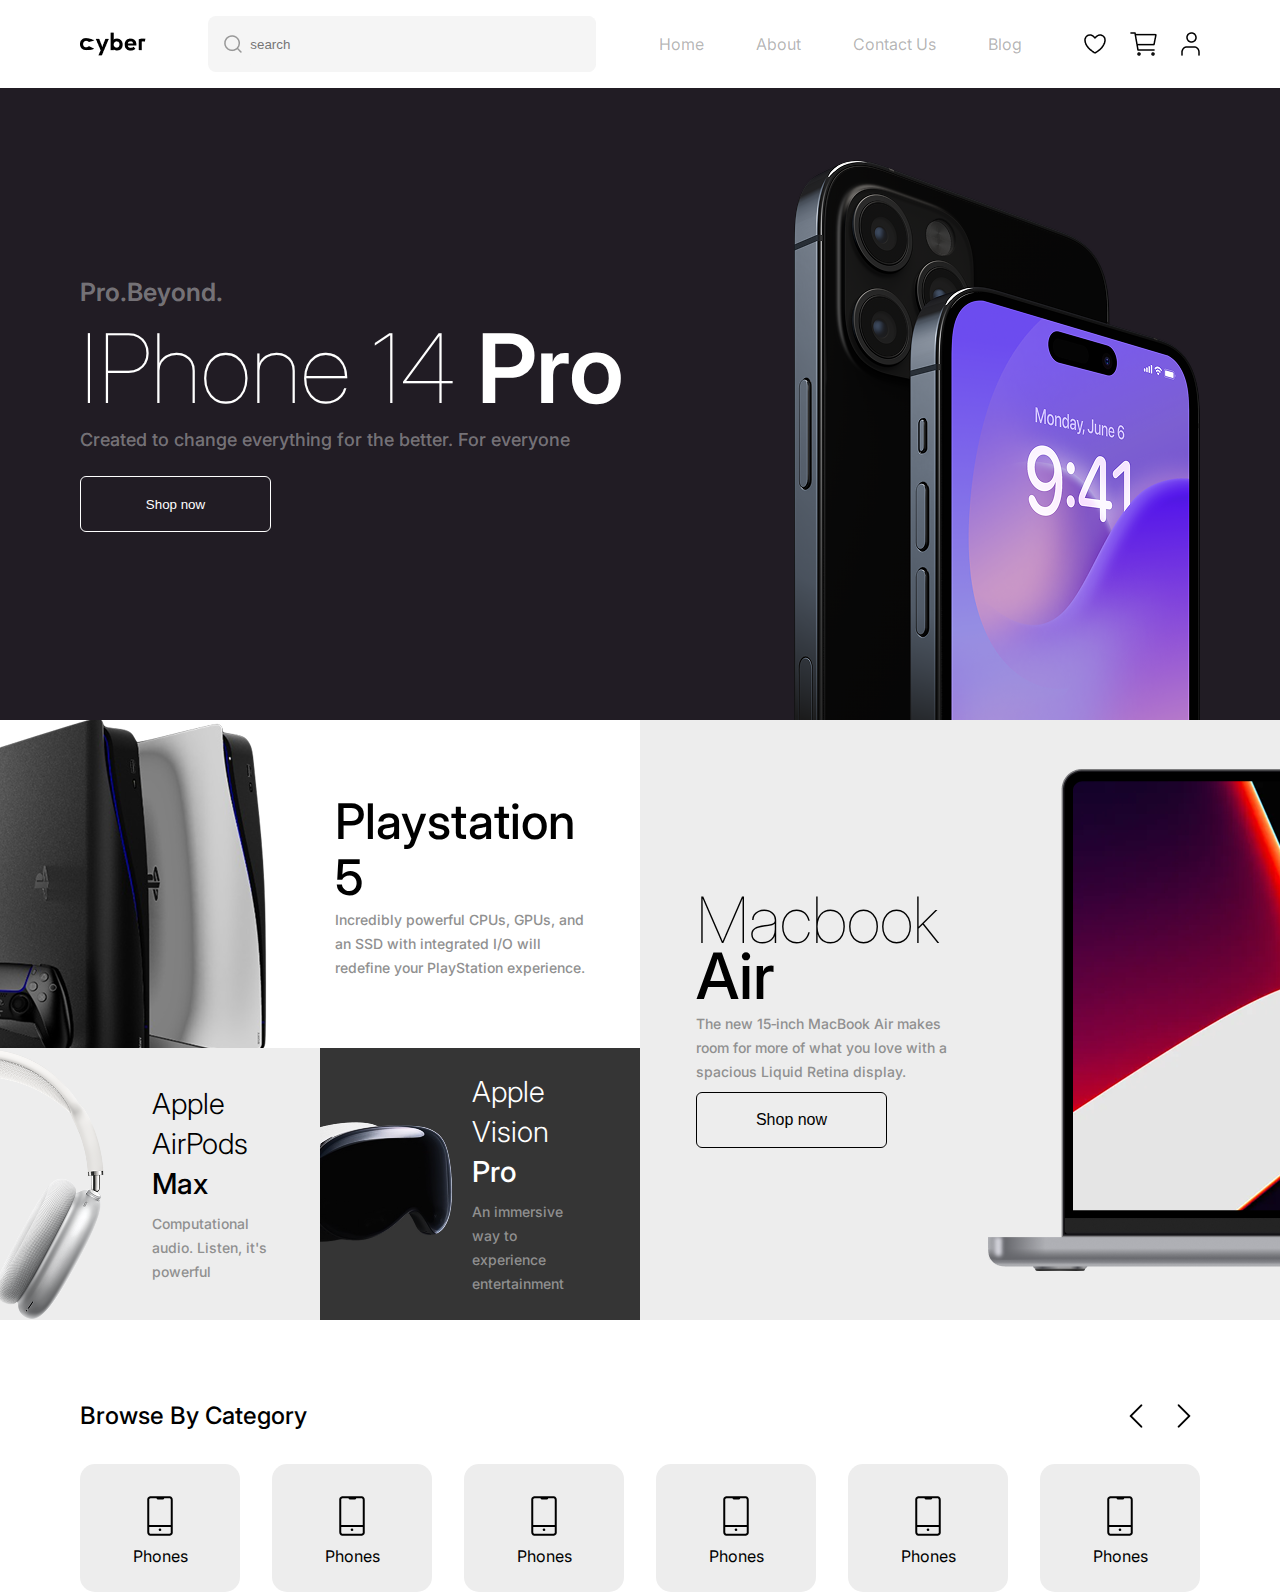
==== index.html @ da9baab3 "first push" ====
<!DOCTYPE html>
<html lang="en">
  <head>
    <meta charset="UTF-8" />
    <meta name="viewport" content="width=device-width, initial-scale=1.0" />
    <link rel="stylesheet" href="reset.css" />
    <link rel="stylesheet" href="style.css" />
    <title>Document</title>
  </head>
  <body>
    <!-- headerrr -->
    <header>
      <div class="head centered">
        <img src="./images/cyber.png" alt="" />
        <div class="search">
          <img src="./images/serach.png" alt="" />
          <input type="text" placeholder="search" />
        </div>
        <ul class="navbar">
          <li>Home</li>
          <li>About</li>
          <li>Contact Us</li>
          <li>Blog</li>
        </ul>
        <div class="profile">
          <img src="./images/cart.png" alt="" />
          <img src="./images/heart.png" alt="" />
          <img src="./images/profile.png" alt="" />
        </div>
        <img class="burger" src="./images/Burger.png" alt="" />
      </div>
    </header>
    <!-- HEROOO -->
    <div class="hero">
      <div class="heroo centered">
        <div class="head-text">
          <p>Pro.Beyond.</p>
          <p>IPhone 14 <span>Pro</span></p>
          <p>Created to change everything for the better. For everyone</p>
          <button class="shop-now">Shop now</button>
        </div>
        <img src="./images/Iphone Image.png" alt="" />
      </div>
    </div>
    <!-- PIctureeees -->
    <div class="pictures">
      <div class="playstation">
        <img class="pictures-show" src="./images/PlayStationbig.png" alt="" />
        <img src="./images/PlayStation.png" alt="" />
        <div class="pictures-text">
          <p><span>Playstation 5</span></p>
          <p>
            Incredibly powerful CPUs, GPUs, and an SSD with integrated I/O will
            redefine your PlayStation experience.
          </p>
        </div>
      </div>
      <div class="macbook">
        <img class="pictures-show" src="./images/MacBookbig.png" alt="" />

        <div class="pictures-text">
          <p>Macbook <span>Air</span></p>
          <p>
            The new 15‑inch MacBook Air makes room for more of what you love
            with a spacious Liquid Retina display.
          </p>
          <button class="shop-now">Shop now</button>
        </div>
        <img src="./images/MacBook Pro 14.png" alt="" />
      </div>
      <div class="airpod">
        <img class="pictures-show" src="./images/airpodbig.png" alt="" />

        <img src="./images/airpod.png" alt="" />
        <div class="pictures-text">
          <p>Apple AirPods <span> Max </span></p>
          <p>Computational audio. Listen, it's powerful</p>
        </div>
      </div>
      <div class="vision">
        <img class="pictures-show" src="./images/visionbig.png" alt="" />

        <img src="./images/vision.png" alt="" />
        <div class="pictures-text">
          <p>Apple Vision <span>Pro</span></p>
          <p>An immersive way to experience entertainment</p>
        </div>
      </div>
    </div>
    <!-- categpry -->
    <div class="centered browse">
      <p>Browse By Category</p>
      <img src="./images/Arrow`s.png" alt="" />
    </div>
    <div class="centered categorys">
      <div class="category">
        <img src="./images/Phones.png" alt="" />
        <p>Phones</p>
      </div>
      <div class="category">
        <img src="./images/Phones.png" alt="" />
        <p>Phones</p>
      </div>
      <div class="category">
        <img src="./images/Phones.png" alt="" />
        <p>Phones</p>
      </div>
      <div class="category">
        <img src="./images/Phones.png" alt="" />
        <p>Phones</p>
      </div>
      <div class="category">
        <img src="./images/Phones.png" alt="" />
        <p>Phones</p>
      </div>
      <div class="category">
        <img src="./images/Phones.png" alt="" />
        <p>Phones</p>
      </div>
    </div>
  </body>
</html>
---- style.css ----
@import url("https://fonts.googleapis.com/css2?family=Inter:ital,opsz,wght@0,14..32,100..900;1,14..32,100..900&display=swap");
body {
  font-family: inter;
}
.centered {
  margin: auto;
  max-width: 1120px;
  width: 100%;
}
header {
  display: flex;
  width: 100%;
  height: 88px;
}
.head {
  height: 100%;
  display: flex;
  align-items: center;
  justify-content: space-between;
}

.navbar {
  display: flex;
  gap: 52px;
}
.profile {
  display: flex;
  gap: 24px;
  align-items: center;
  height: 32px;
}

.search {
  width: 372px;
  height: 56px;
  gap: 8px;
  display: flex;
  align-items: center;
  background-color: rgba(245, 245, 245, 1);
  border-radius: 8px;
  padding-left: 16px;
}
input {
  padding: 0;
  border-radius: inherit;
  border: none;
  background-color: inherit;
  height: 100%;
  width: 100%;
}
input:focus {
  outline: none;
}
.navbar li {
  color: rgba(0, 0, 0, 0.3);
}
.navbar li:hover {
  color: rgba(0, 0, 0, 1);
}
.burger {
  display: none;
}
@media only screen and (max-width: 1120px) {
  .navbar,
  .search,
  .profile {
    display: none;
  }
  .burger {
    display: flex;
  }
  .head {
    padding-inline: 16px;
  }
}
/* HEROOO */
.hero {
  height: 632px;
  width: 100%;
  background: linear-gradient(90.7deg, #211c24 0.64%, #211c24 101%);
}
.hero .centered {
  display: flex;
}
.head-text p:first-of-type {
  font-weight: 600;
  font-size: 25px;
  line-height: 32px;
  color: rgba(255, 255, 255, 0.4);
}
.head-text p:nth-child(2) {
  font-weight: 100;
  font-size: 96px;
  line-height: 72px;
  color: rgba(255, 255, 255, 1);
}
span {
  font-weight: 600;
}
.head-text p:nth-child(3) {
  font-weight: 500;
  font-size: 18px;
  line-height: 24px;
  color: rgba(255, 255, 255, 0.4);
}
.shop-now {
  width: 191px;
  height: 56px;
  align-items: center;
  gap: 8px;
  border: solid 1px rgba(255, 255, 255, 1);
  border-radius: 6px;
  background-color: inherit;
  color: rgba(255, 255, 255, 1);
}
.head-text {
  display: flex;
  flex-direction: column;
  align-self: center;
  gap: 24px;
}
.hero img {
  margin-left: auto;
}
@media only screen and (max-width: 1120px) {
  .heroo {
    align-items: center;
    justify-content: center;
    display: flex;
    flex-direction: column;
  }
  .hero {
    height: 769px;

    overflow: hidden;
  }
  .hero img {
    width: 321px;
    margin: 0;
  }
  .head-text {
    padding-top: 88px;
    gap: 16px;
    text-align: center;
    padding-inline: 16px;
  }
  .shop-now {
    margin: auto;
    margin-top: 32px;
  }

  .head-text p:nth-child(2) {
    font-size: 72px;
    letter-spacing: -1%;
    font-weight: 100;
    line-height: 72px;
  }
  .head-text p:nth-child(3) {
    font-size: 19px;
    line-height: 24px;
    letter-spacing: 0%;
    text-align: center;
  }
}
/* picuresss */
.pictures {
  height: 600px;
  display: grid;
  grid-template-columns: repeat(4, 1fr);
  grid-template-rows: 328px 272px;
  overflow: hidden;
}
.pictures img {
  align-self: center;
}
.playstation img {
  transform: translateY(7px);
}
.pictures div {
  display: flex;
  align-content: center;
}
.pictures-text {
  display: flex;
  flex-direction: column;
  align-self: center;
  text-align: left;
  gap: 8px;
  margin-right: 48px;
  margin-left: 44px;
}
.playstation {
  grid-column: span 2;
  overflow: hidden;
}
.macbook {
  grid-column: span 2;
  grid-row: span 2;
  background-color: rgba(237, 237, 237, 1);
}
.vision {
  background-color: rgba(53, 53, 53, 1);
  color: rgba(255, 255, 255, 1);
}
.airpod {
  background-color: rgba(237, 237, 237, 1);
}

.pictures-text p:first-of-type {
  font-weight: 100;
  font-size: 64px;
  line-height: 56px;
}

.pictures-text p:nth-child(2) {
  font-weight: 500;
  font-size: 14px;
  line-height: 24px;
  letter-spacing: 0%;
  color: rgba(144, 144, 144, 1);
}
.pictures span {
  font-weight: 500;
  font-size: 49px;
  line-height: 40px;
  letter-spacing: 0%;
}
.airpod p:first-of-type,
.vision p:first-of-type,
.vision span,
.airpod span {
  line-height: 40px;
  font-size: 29px;
  font-weight: 500;
}
.airpod p:first-of-type,
.vision p:first-of-type {
  font-weight: 300;
}

.pictures-text .shop-now {
  font-weight: 500;
  font-size: 16px;
  line-height: 24px;
  border: solid 1px rgba(0, 0, 0, 1);
  color: rgba(0, 0, 0, 1);
}
.macbook span {
  font-size: 64px;
}
.macbook .pictures-text {
  margin-inline: 56px 12px;
}
.vision .pictures-text {
  margin-left: 16px;
}
.airpod .pictures-text {
  margin-left: 48px;
}
.pictures div .pictures-show {
  display: none;
}
@media only screen and (max-width: 1120px) {
  .pictures {
    height: auto;
    display: grid;
    grid-template-rows: repeat(4, auto);
    grid-template-columns: 1fr;
    overflow: hidden;
  }
  .pictures div {
    height: fit-content;
    flex-direction: column;
    align-items: center;
    justify-content: center;
    padding-inline: 16px;
    gap: 24px;
    padding-top: 40px;
    padding-bottom: 40px;
  }
  .pictures div img {
    display: none;
  }
  .pictures div .pictures-show {
    display: flex;
  }

  .pictures .pictures-text {
    margin: 0;
    text-align: center;
    padding: 0;
  }
  .macbook {
    grid-row: 4;
    grid-column: 1;
  }
  .playstation {
    grid-row: 3;
    grid-column: 1;
  }
  .vision {
    grid-row: 2;
    grid-column: 1;
  }
  .airpod {
    grid-row: 1;
    grid-column: 1;
  }
  .macbook .shop-now {
    margin: 0;
    width: 100%;
  }
  .pictures-text p:nth-child(1) {
    font-weight: 300;
    font-size: 34px;
    line-height: 40px;
  }

  .pictures-text p:nth-child(2) {
    font-size: 16px;
  }
  .pictures-text span {
    font-size: inherit;
  }
}
/* categorrrrry */
.browse {
  margin-top: 80px;
  margin-bottom: 32px;
  display: flex;
  justify-content: space-between;
  align-items: center;
}
.browse p {
  font-weight: 500;
  font-size: 24px;
  line-height: 32px;
  letter-spacing: 1%;
}
.categorys {
  display: flex;
  gap: 32px;
}
.category {
  display: flex;
  flex-direction: column;
  align-items: center;
  justify-content: center;
  width: 160px;
  height: 128px;
  min-width: 135px;
  gap: 8px;
  border-radius: 15px;
  background-color: rgba(237, 237, 237, 1);
}
@media only screen and (max-width: 1120px) {
  .centered {
    max-width: 100%;
    margin-left: 0;
    margin-right: 0;
  }
  .categorys {
    flex-wrap: wrap;
    grid-template-columns: 1fr 1fr;
    margin-inline: 16px;

    align-items: center;
    justify-content: center;
  }

  .browse {
    margin-inline: 16px;
  }
}
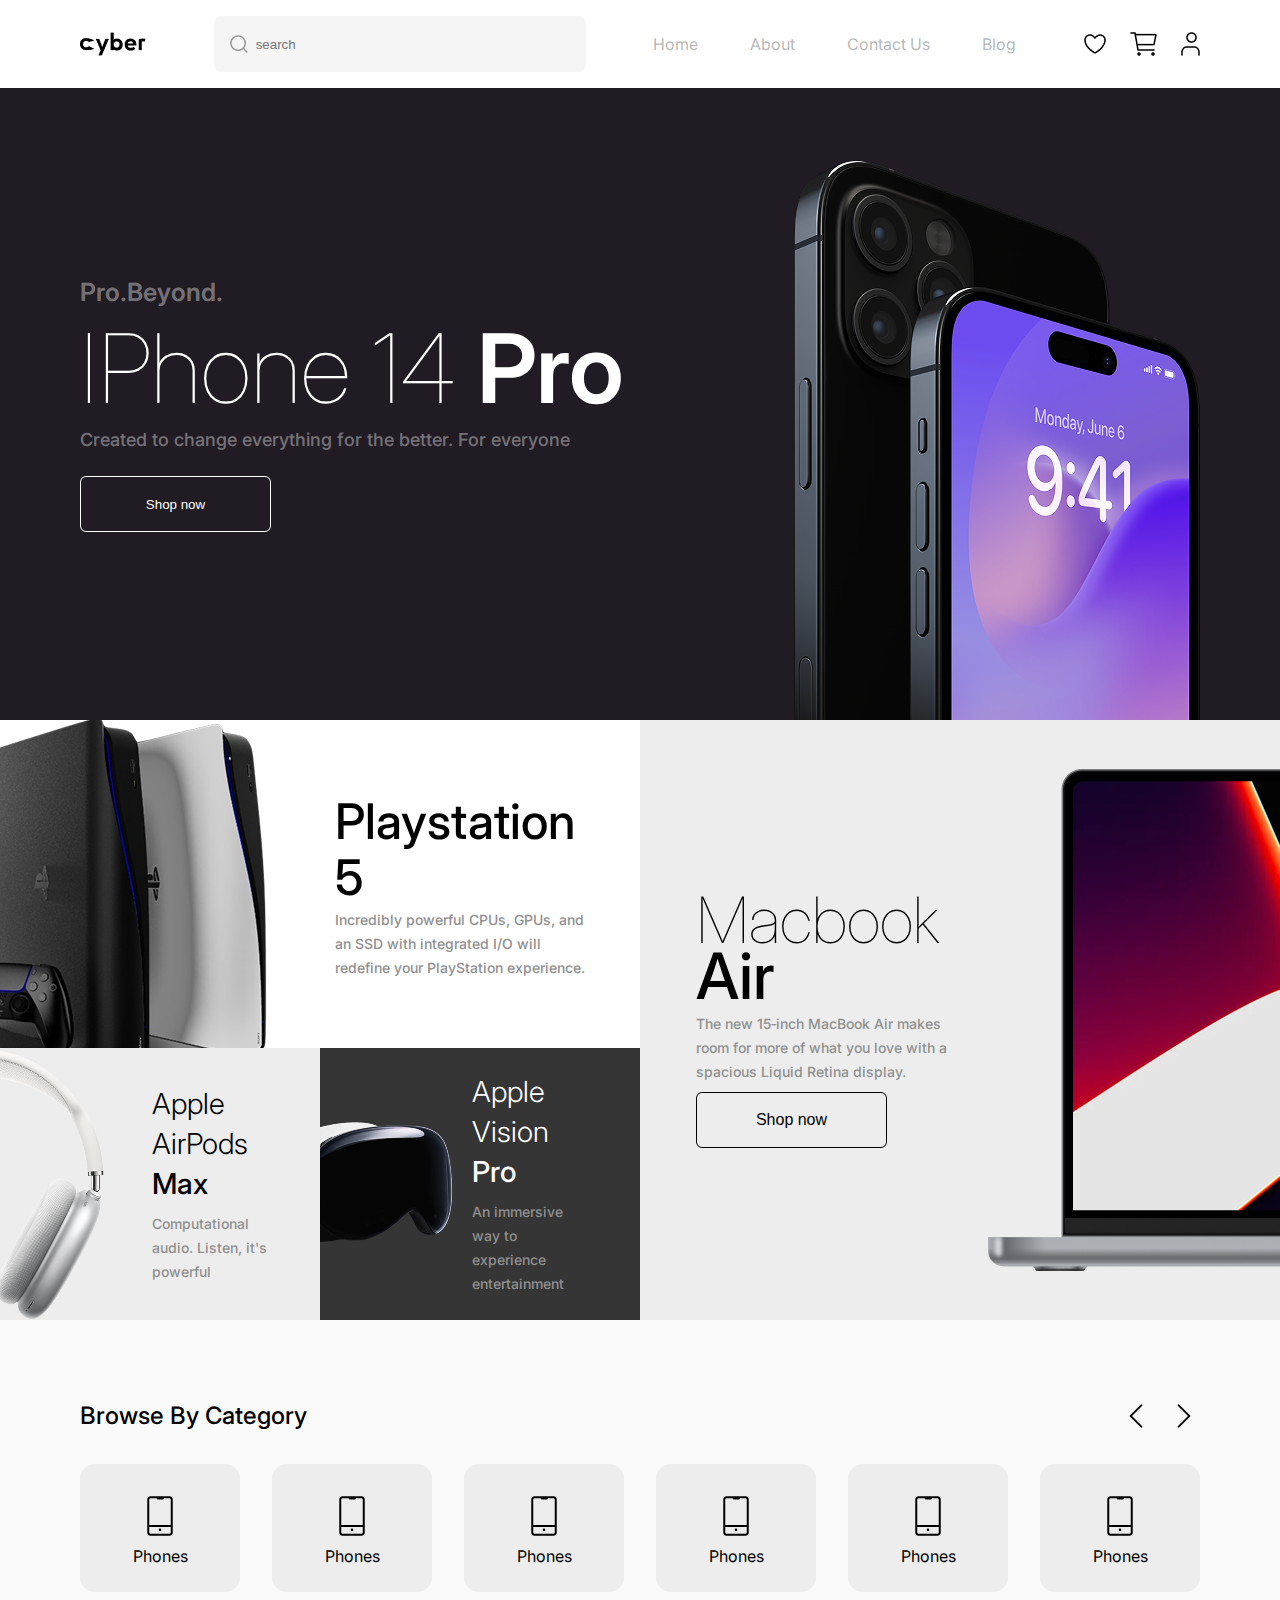
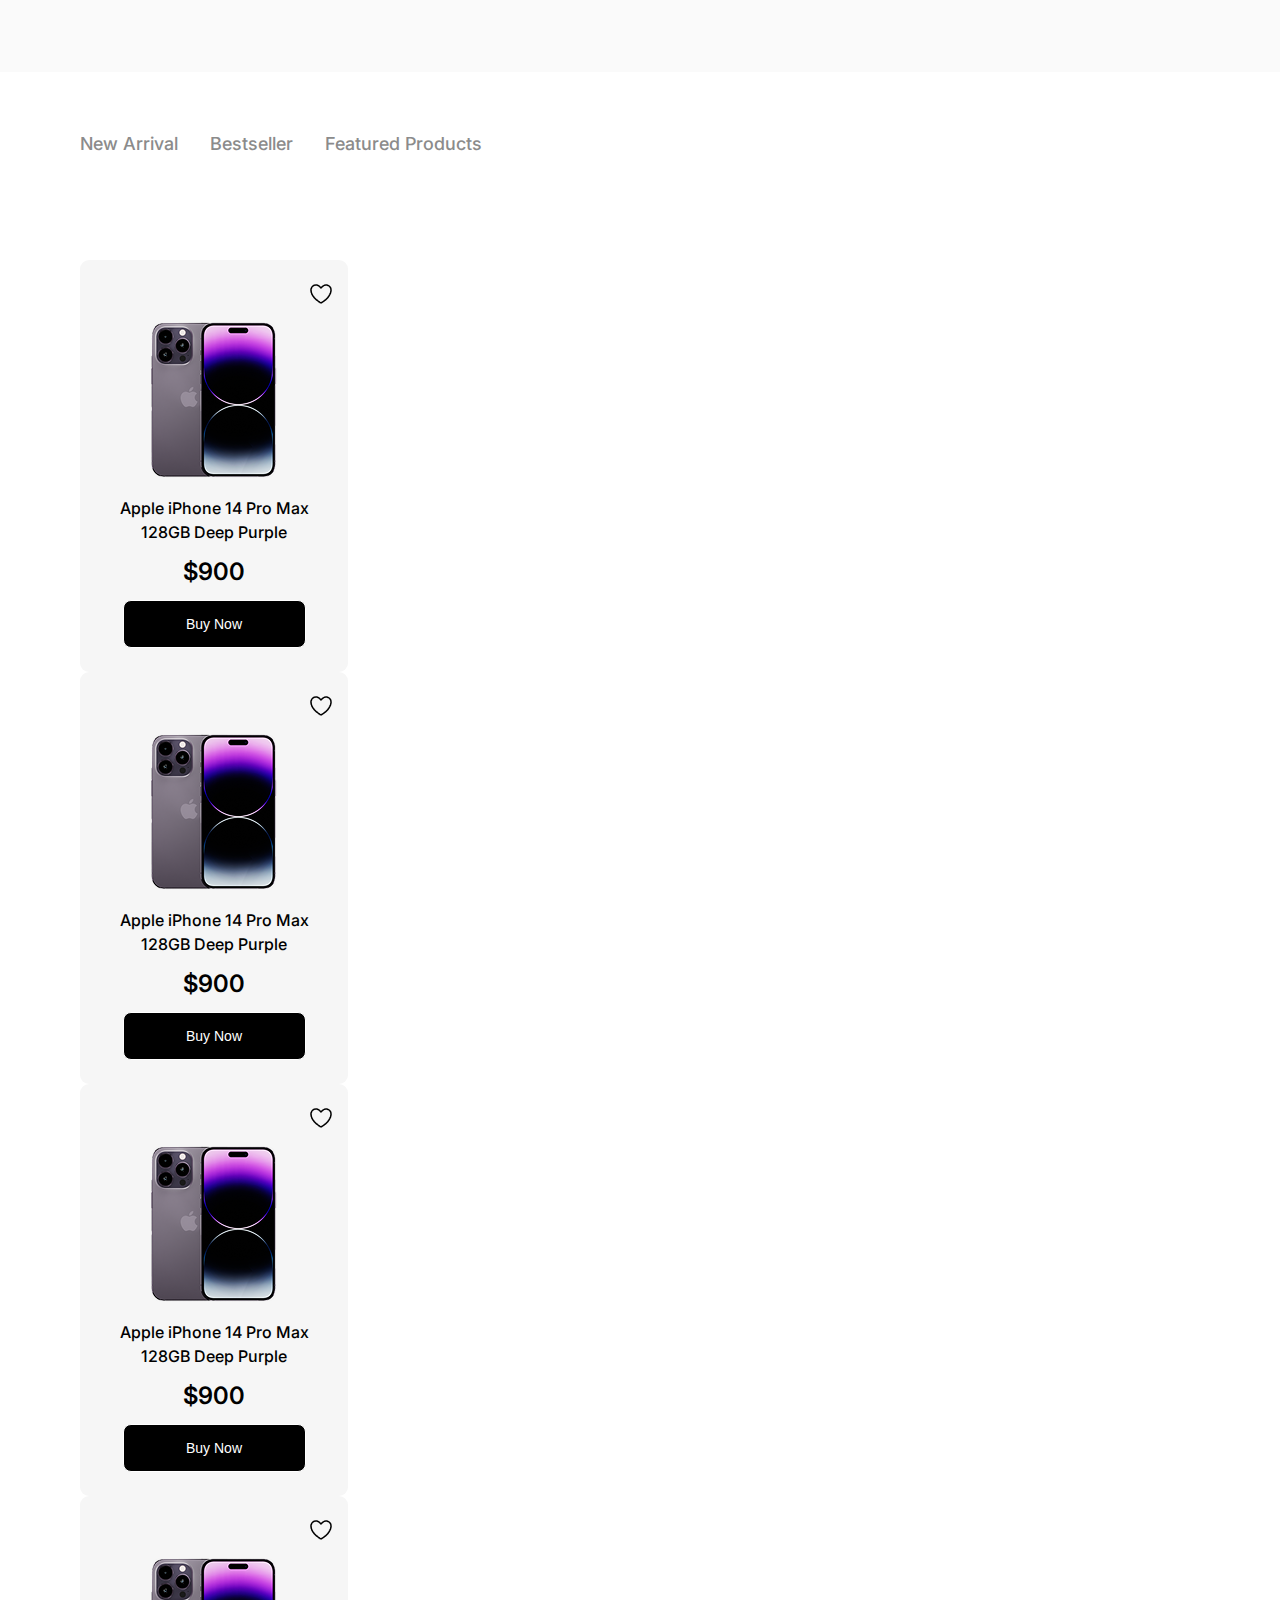
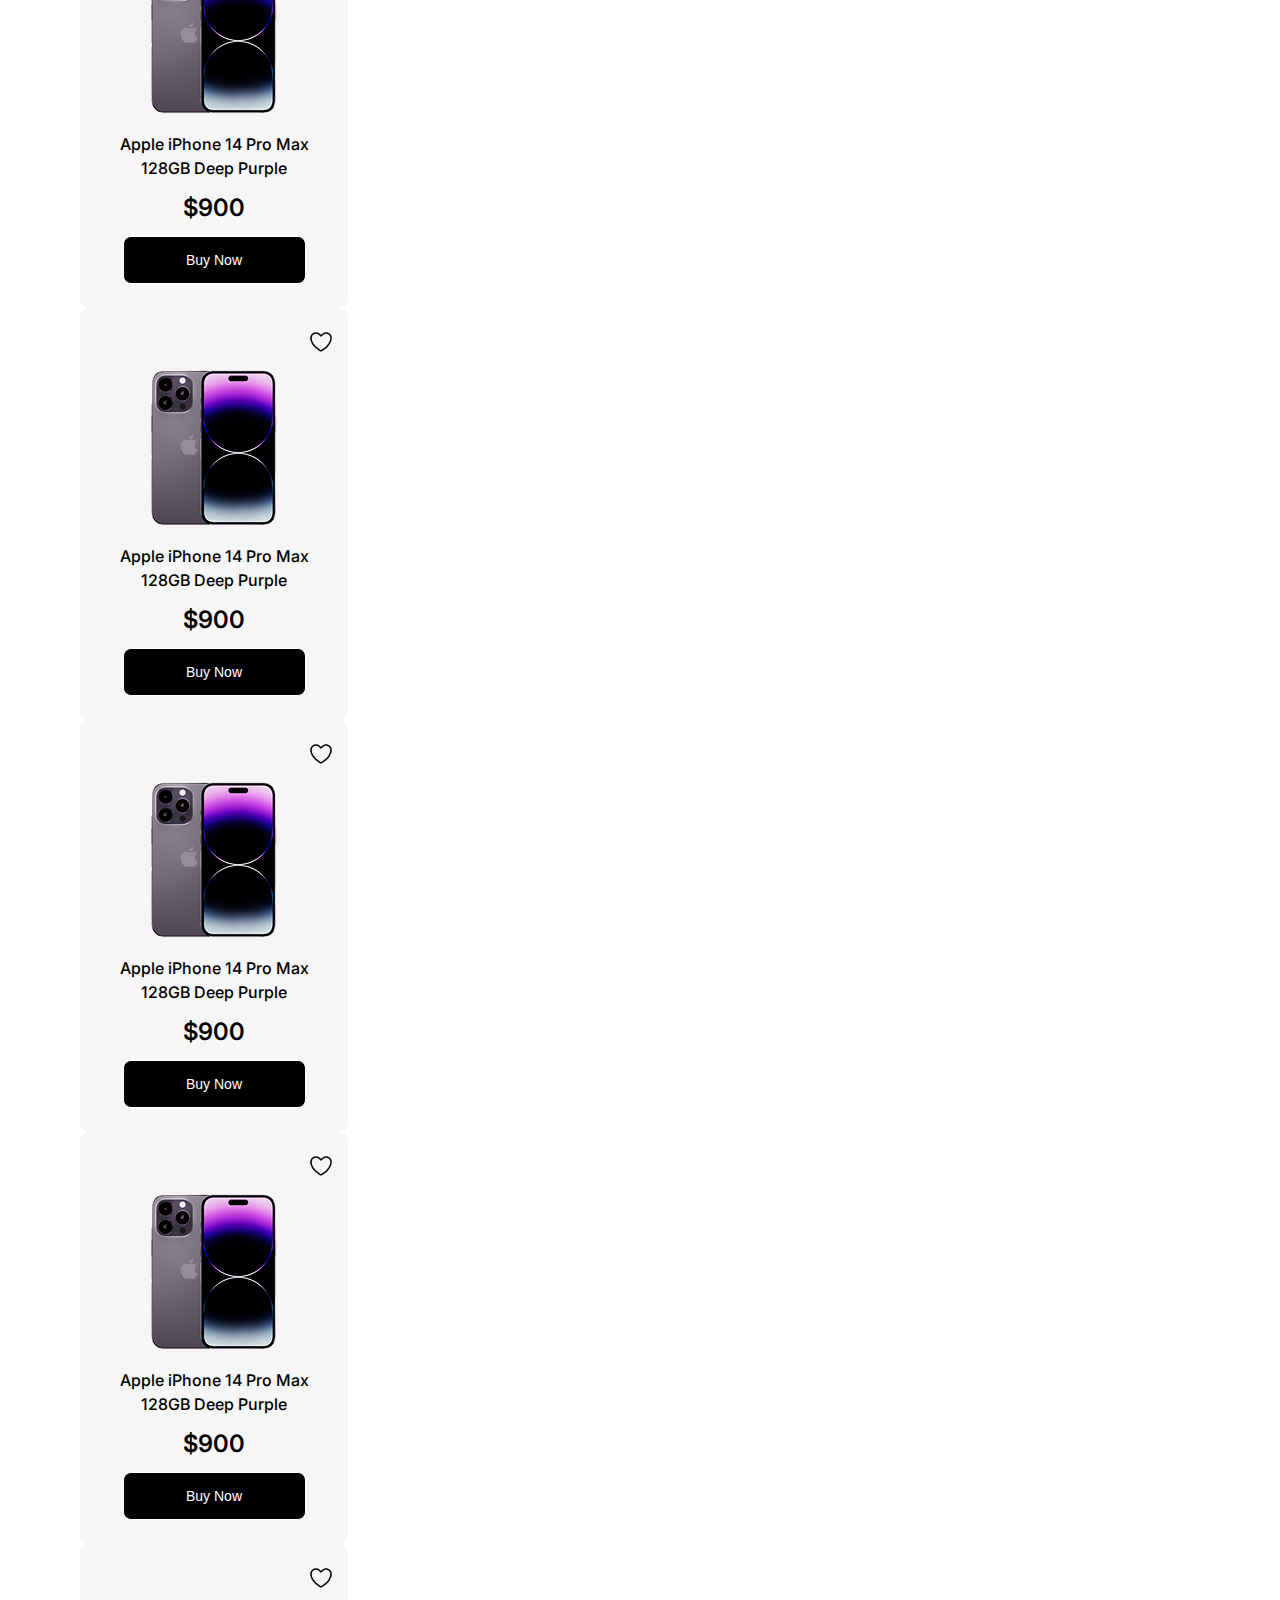
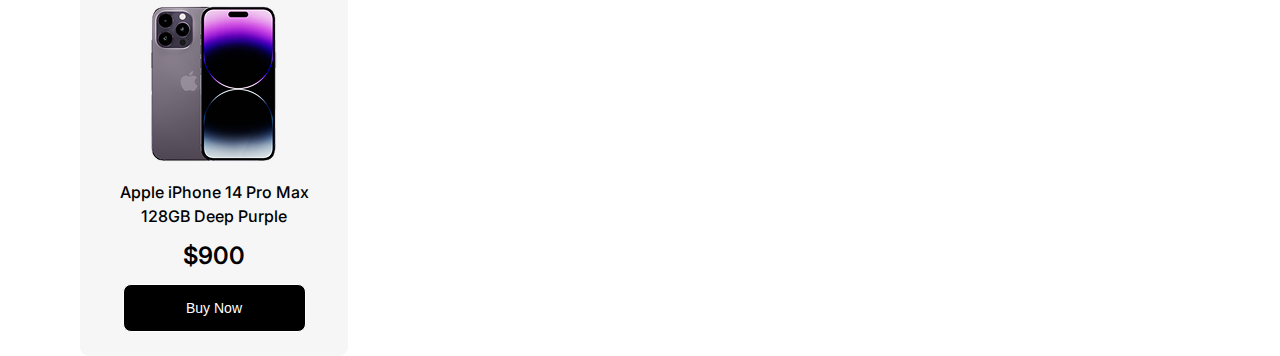
==== commit 670ae4d7: "online" ====
--- a/index.html
+++ b/index.html
@@ -88,6 +88,7 @@
       </div>
     </div>
     <!-- categpry -->
+     <section class="feriqonia">
     <div class="centered browse">
       <p>Browse By Category</p>
       <img src="./images/Arrow`s.png" alt="" />
@@ -118,5 +119,77 @@
         <p>Phones</p>
       </div>
     </div>
+  </section>
+    <!-- products -->
+     <div class="centered  description">
+      <p>New Arrival</p>
+      <p>Bestseller</p>
+      <p>Featured Products</p>
+      </div>
+      <div class="prods centered">
+     <div class="product">
+      <img class="" src="./images/cart.png">
+      <img src="./images/Iphone 14 pro 1.png" alt="">
+      <p class="desc">Apple iPhone 14 Pro Max 128GB Deep Purple </p>
+      <p class="price">$900</p>
+      <button class="shop-now">Buy Now</button>
+     </div>
+     <div class="prods centered">
+      <div class="product">
+       <img class="" src="./images/cart.png">
+       <img src="./images/Iphone 14 pro 1.png" alt="">
+       <p class="desc">Apple iPhone 14 Pro Max 128GB Deep Purple </p>
+       <p class="price">$900</p>
+       <button class="shop-now">Buy Now</button>
+      </div>
+      <div class="prods centered">
+        <div class="product">
+         <img class="" src="./images/cart.png">
+         <img src="./images/Iphone 14 pro 1.png" alt="">
+         <p class="desc">Apple iPhone 14 Pro Max 128GB Deep Purple </p>
+         <p class="price">$900</p>
+         <button class="shop-now">Buy Now</button>
+        </div>
+        <div class="prods centered">
+          <div class="product">
+           <img class="" src="./images/cart.png">
+           <img src="./images/Iphone 14 pro 1.png" alt="">
+           <p class="desc">Apple iPhone 14 Pro Max 128GB Deep Purple </p>
+           <p class="price">$900</p>
+           <button class="shop-now">Buy Now</button>
+          </div>
+          <div class="prods centered">
+            <div class="product">
+             <img class="" src="./images/cart.png">
+             <img src="./images/Iphone 14 pro 1.png" alt="">
+             <p class="desc">Apple iPhone 14 Pro Max 128GB Deep Purple </p>
+             <p class="price">$900</p>
+             <button class="shop-now">Buy Now</button>
+            </div>
+            <div class="prods centered">
+              <div class="product">
+               <img class="" src="./images/cart.png">
+               <img src="./images/Iphone 14 pro 1.png" alt="">
+               <p class="desc">Apple iPhone 14 Pro Max 128GB Deep Purple </p>
+               <p class="price">$900</p>
+               <button class="shop-now">Buy Now</button>
+              </div>
+              <div class="prods centered">
+                <div class="product">
+                 <img class="" src="./images/cart.png">
+                 <img src="./images/Iphone 14 pro 1.png" alt="">
+                 <p class="desc">Apple iPhone 14 Pro Max 128GB Deep Purple </p>
+                 <p class="price">$900</p>
+                 <button class="shop-now">Buy Now</button>
+                </div>
+                <div class="prods centered">
+                  <div class="product">
+                   <img class="" src="./images/cart.png">
+                   <img src="./images/Iphone 14 pro 1.png" alt="">
+                   <p class="desc">Apple iPhone 14 Pro Max 128GB Deep Purple </p>
+                   <p class="price">$900</p>
+                   <button class="shop-now">Buy Now</button>
+                  </div>
+    </div>
   </body>
 </html>
--- a/style.css
+++ b/style.css
@@ -1,6 +1,9 @@
 @import url("https://fonts.googleapis.com/css2?family=Inter:ital,opsz,wght@0,14..32,100..900;1,14..32,100..900&display=swap");
 body {
   font-family: inter;
+}
+*{
+  box-sizing: border-box;
 }
 .centered {
   margin: auto;
@@ -325,7 +328,7 @@
 }
 /* categorrrrry */
 .browse {
-  margin-top: 80px;
+  padding-top: 80px;
   margin-bottom: 32px;
   display: flex;
   justify-content: space-between;
@@ -340,6 +343,7 @@
 .categorys {
   display: flex;
   gap: 32px;
+
 }
 .category {
   display: flex;
@@ -353,22 +357,99 @@
   border-radius: 15px;
   background-color: rgba(237, 237, 237, 1);
 }
+.feriqonia{
+  height: 352px;
+  background-color: #FAFAFA;
+  margin-bottom: 56px;
+}
 @media only screen and (max-width: 1120px) {
   .centered {
     max-width: 100%;
     margin-left: 0;
     margin-right: 0;
+    width: 100%;
+  }
+  .feriqonia{
+    height: fit-content;
+    padding-bottom: 64px;
   }
   .categorys {
     flex-wrap: wrap;
-    grid-template-columns: 1fr 1fr;
-    margin-inline: 16px;
-
+    padding-inline: 16px;
+    gap: 16px;
     align-items: center;
     justify-content: center;
-  }
-
+
+  }
   .browse {
-    margin-inline: 16px;
-  }
-}
+    padding-inline: 16px;
+  }
+}
+/* PRODUCTTS LIST */
+.description{
+  display: flex;
+  gap:32px;
+  font-family: Inter;
+font-weight: 500;
+font-size: 18px;
+line-height: 32px;
+color: #8B8B8B;
+margin-bottom: 100px;
+}
+.description p:hover{
+  color:#000000;
+  border-bottom: #000000 2px solid;
+}
+.product{
+  display: flex;
+  flex-direction: column;
+  align-items: center;
+  width:268px ;
+  background-color:#F6F6F6 ;
+  border-radius:9px ;
+  padding: 24px 16px;
+  gap: 16px;
+}
+.product img:first-of-type{
+  align-self: flex-end;
+}
+.product p{
+font-weight: 500;
+font-size: 16px;
+line-height: 24px;
+letter-spacing: 0%;
+text-align: center;
+}
+.product p:last-of-type{
+font-weight: 600;
+font-size: 24px;
+letter-spacing: 3%;
+}
+.product .shop-now{
+  width: 183px;
+height: 48px;
+border-radius: 8px;
+background-color: black;
+font-weight: 500;
+font-size: 14px;
+line-height: 24px;
+letter-spacing: 0%;
+}
+.prods{
+  display: flex;
+  flex-direction: row;
+  flex-wrap: wrap;
+
+}
+@media only screen and (max-width: 1120px) {
+  .description{
+  width: 100%;
+   overflow: scroll;
+   padding-inline: 16px;
+
+  }
+  .description p{
+    white-space: nowrap;
+  }
+
+}
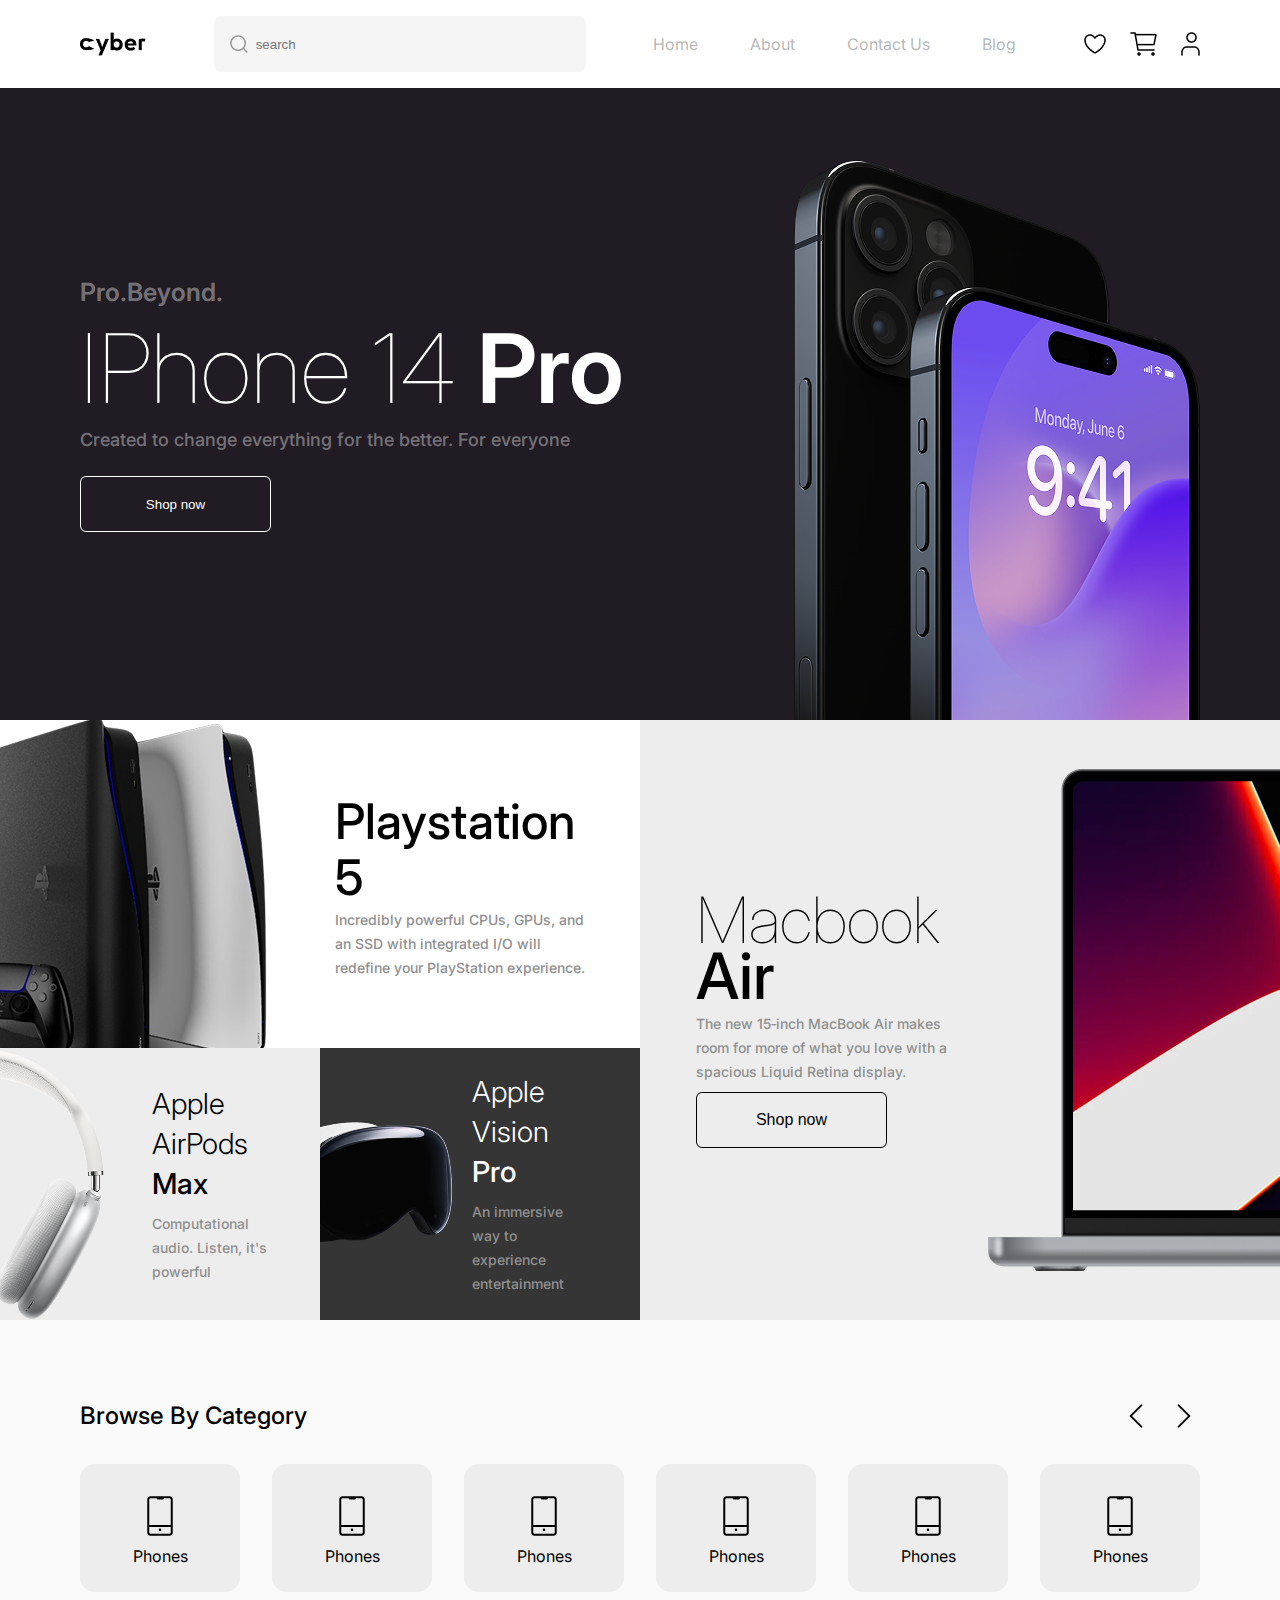
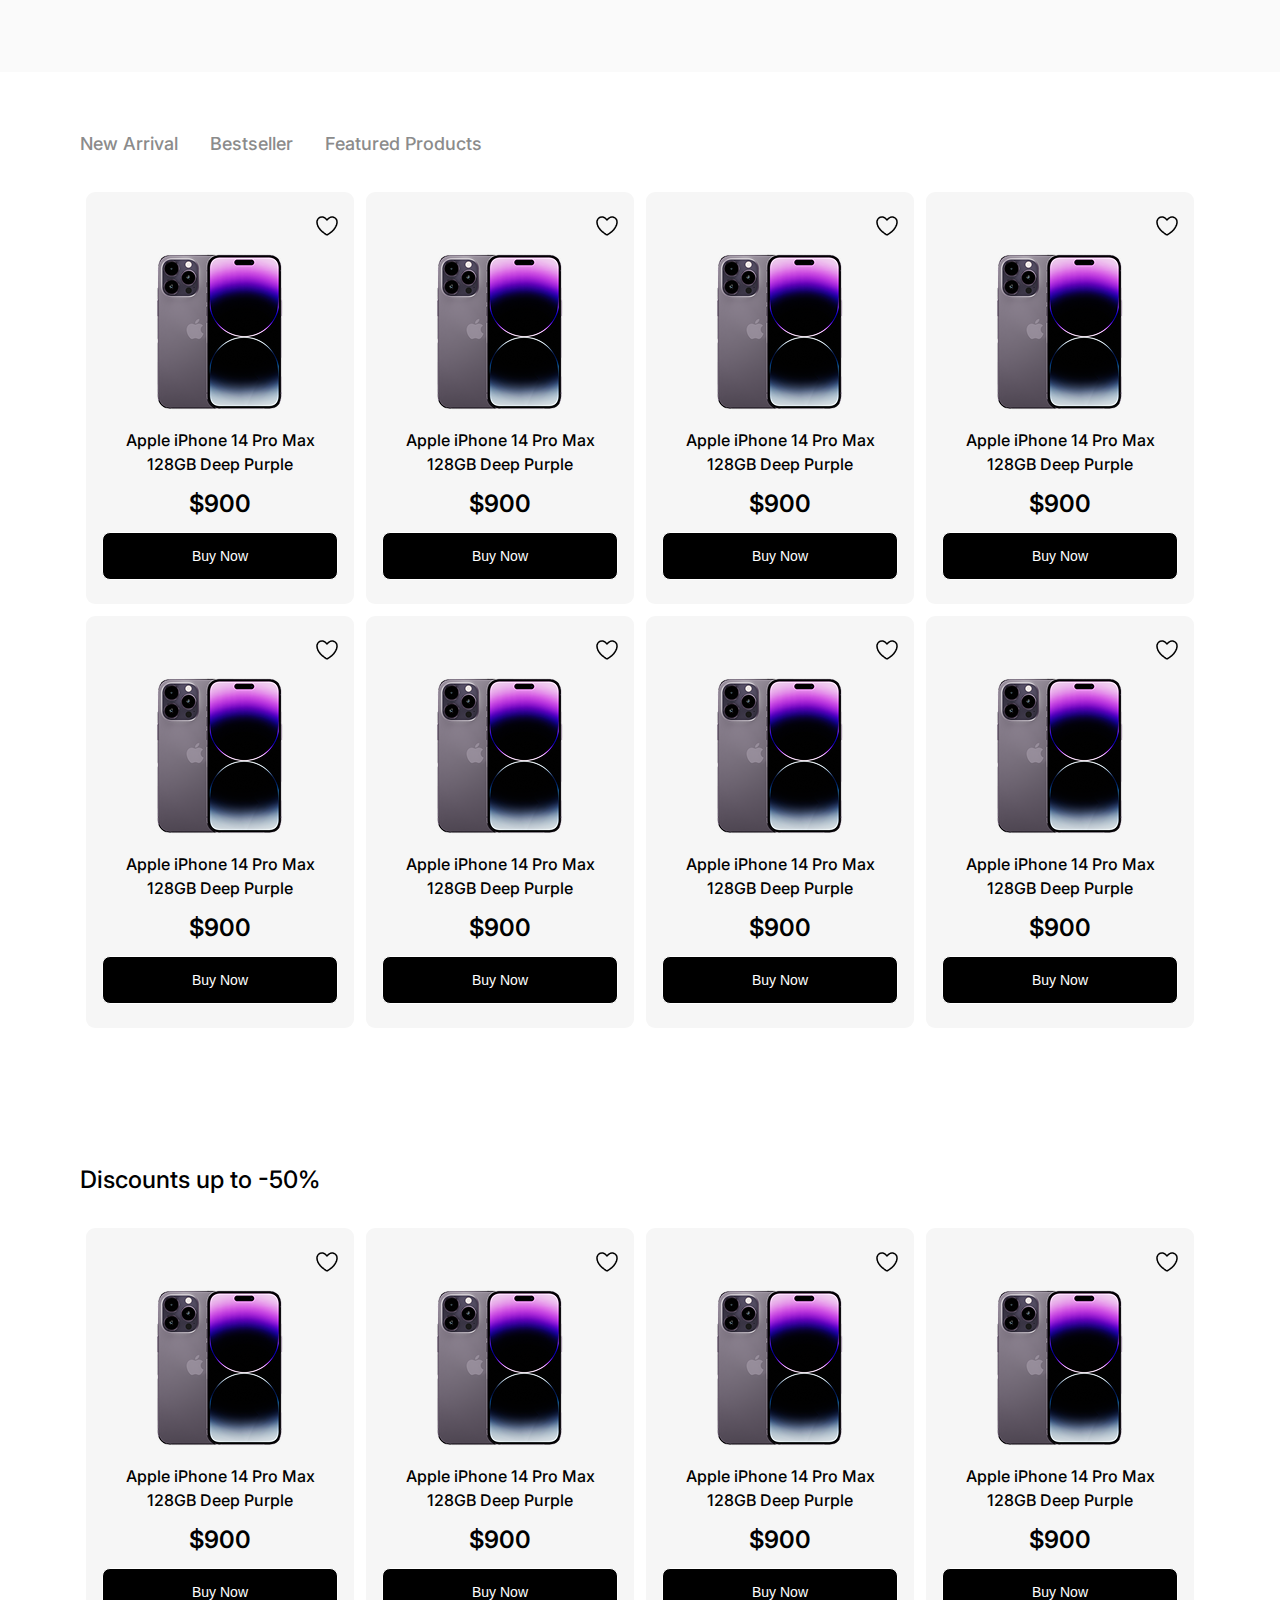
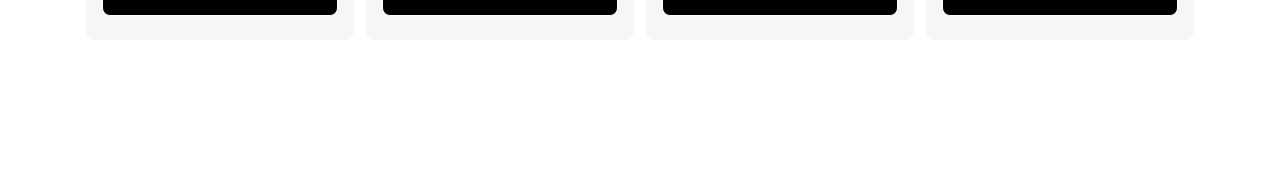
==== commit 541c8701: "footeramde-1" ====
--- a/index.html
+++ b/index.html
@@ -134,7 +134,62 @@
       <p class="price">$900</p>
       <button class="shop-now">Buy Now</button>
      </div>
-     <div class="prods centered">
+     <div class="product">
+      <img class="" src="./images/cart.png">
+      <img src="./images/Iphone 14 pro 1.png" alt="">
+      <p class="desc">Apple iPhone 14 Pro Max 128GB Deep Purple </p>
+      <p class="price">$900</p>
+      <button class="shop-now">Buy Now</button>
+     </div>
+     <div class="product">
+      <img class="" src="./images/cart.png">
+      <img src="./images/Iphone 14 pro 1.png" alt="">
+      <p class="desc">Apple iPhone 14 Pro Max 128GB Deep Purple </p>
+      <p class="price">$900</p>
+      <button class="shop-now">Buy Now</button>
+     </div>
+     <div class="product">
+      <img class="" src="./images/cart.png">
+      <img src="./images/Iphone 14 pro 1.png" alt="">
+      <p class="desc">Apple iPhone 14 Pro Max 128GB Deep Purple </p>
+      <p class="price">$900</p>
+      <button class="shop-now">Buy Now</button>
+     </div>
+     <div class="product">
+      <img class="" src="./images/cart.png">
+      <img src="./images/Iphone 14 pro 1.png" alt="">
+      <p class="desc">Apple iPhone 14 Pro Max 128GB Deep Purple </p>
+      <p class="price">$900</p>
+      <button class="shop-now">Buy Now</button>
+     </div>
+     <div class="product">
+      <img class="" src="./images/cart.png">
+      <img src="./images/Iphone 14 pro 1.png" alt="">
+      <p class="desc">Apple iPhone 14 Pro Max 128GB Deep Purple </p>
+      <p class="price">$900</p>
+      <button class="shop-now">Buy Now</button>
+     </div>
+     <div class="product">
+      <img class="" src="./images/cart.png">
+      <img src="./images/Iphone 14 pro 1.png" alt="">
+      <p class="desc">Apple iPhone 14 Pro Max 128GB Deep Purple </p>
+      <p class="price">$900</p>
+      <button class="shop-now">Buy Now</button>
+     </div>
+     <div class="product">
+      <img class="" src="./images/cart.png">
+      <img src="./images/Iphone 14 pro 1.png" alt="">
+      <p class="desc">Apple iPhone 14 Pro Max 128GB Deep Purple </p>
+      <p class="price">$900</p>
+      <button class="shop-now">Buy Now</button>
+     </div>
+    </div>
+      <!-- discount -->
+    <div class="centered browse upped">
+      <p>Discounts up to -50%</p>
+    </div>
+
+    <div class="prods centered">
       <div class="product">
        <img class="" src="./images/cart.png">
        <img src="./images/Iphone 14 pro 1.png" alt="">
@@ -142,54 +197,27 @@
        <p class="price">$900</p>
        <button class="shop-now">Buy Now</button>
       </div>
-      <div class="prods centered">
-        <div class="product">
-         <img class="" src="./images/cart.png">
-         <img src="./images/Iphone 14 pro 1.png" alt="">
-         <p class="desc">Apple iPhone 14 Pro Max 128GB Deep Purple </p>
-         <p class="price">$900</p>
-         <button class="shop-now">Buy Now</button>
-        </div>
-        <div class="prods centered">
-          <div class="product">
-           <img class="" src="./images/cart.png">
-           <img src="./images/Iphone 14 pro 1.png" alt="">
-           <p class="desc">Apple iPhone 14 Pro Max 128GB Deep Purple </p>
-           <p class="price">$900</p>
-           <button class="shop-now">Buy Now</button>
-          </div>
-          <div class="prods centered">
-            <div class="product">
-             <img class="" src="./images/cart.png">
-             <img src="./images/Iphone 14 pro 1.png" alt="">
-             <p class="desc">Apple iPhone 14 Pro Max 128GB Deep Purple </p>
-             <p class="price">$900</p>
-             <button class="shop-now">Buy Now</button>
-            </div>
-            <div class="prods centered">
-              <div class="product">
-               <img class="" src="./images/cart.png">
-               <img src="./images/Iphone 14 pro 1.png" alt="">
-               <p class="desc">Apple iPhone 14 Pro Max 128GB Deep Purple </p>
-               <p class="price">$900</p>
-               <button class="shop-now">Buy Now</button>
-              </div>
-              <div class="prods centered">
-                <div class="product">
-                 <img class="" src="./images/cart.png">
-                 <img src="./images/Iphone 14 pro 1.png" alt="">
-                 <p class="desc">Apple iPhone 14 Pro Max 128GB Deep Purple </p>
-                 <p class="price">$900</p>
-                 <button class="shop-now">Buy Now</button>
-                </div>
-                <div class="prods centered">
-                  <div class="product">
-                   <img class="" src="./images/cart.png">
-                   <img src="./images/Iphone 14 pro 1.png" alt="">
-                   <p class="desc">Apple iPhone 14 Pro Max 128GB Deep Purple </p>
-                   <p class="price">$900</p>
-                   <button class="shop-now">Buy Now</button>
-                  </div>
+      <div class="product">
+        <img class="" src="./images/cart.png">
+        <img src="./images/Iphone 14 pro 1.png" alt="">
+        <p class="desc">Apple iPhone 14 Pro Max 128GB Deep Purple </p>
+        <p class="price">$900</p>
+        <button class="shop-now">Buy Now</button>
+       </div>
+       <div class="product">
+        <img class="" src="./images/cart.png">
+        <img src="./images/Iphone 14 pro 1.png" alt="">
+        <p class="desc">Apple iPhone 14 Pro Max 128GB Deep Purple </p>
+        <p class="price">$900</p>
+        <button class="shop-now">Buy Now</button>
+       </div>
+       <div class="product">
+        <img class="" src="./images/cart.png">
+        <img src="./images/Iphone 14 pro 1.png" alt="">
+        <p class="desc">Apple iPhone 14 Pro Max 128GB Deep Purple </p>
+        <p class="price">$900</p>
+        <button class="shop-now">Buy Now</button>
+       </div>
     </div>
   </body>
 </html>
--- a/style.css
+++ b/style.css
@@ -394,7 +394,7 @@
 font-size: 18px;
 line-height: 32px;
 color: #8B8B8B;
-margin-bottom: 100px;
+margin-bottom: 32px;
 }
 .description p:hover{
   color:#000000;
@@ -409,6 +409,10 @@
   border-radius:9px ;
   padding: 24px 16px;
   gap: 16px;
+height: fit-content;
+
+
+
 }
 .product img:first-of-type{
   align-self: flex-end;
@@ -426,7 +430,7 @@
 letter-spacing: 3%;
 }
 .product .shop-now{
-  width: 183px;
+  width: 100%;
 height: 48px;
 border-radius: 8px;
 background-color: black;
@@ -437,19 +441,37 @@
 }
 .prods{
   display: flex;
-  flex-direction: row;
   flex-wrap: wrap;
+  gap:12px;
+ align-items: center;
+ justify-content: center;
+ margin-bottom: 136px;
 
 }
 @media only screen and (max-width: 1120px) {
   .description{
   width: 100%;
-   overflow: scroll;
+   overflow-x: scroll;
    padding-inline: 16px;
-
   }
   .description p{
     white-space: nowrap;
   }
-
-}
+.product{
+  width: 164px;
+  padding-inline: 12px;
+}
+.product img:last-of-type{
+  width: 104px;
+}
+.prods{
+  gap: 16px;
+ margin-bottom: 112px;
+}
+.product .shop-now{
+margin-top: 0;
+}
+}
+.upped{
+  padding-top: 0;
+}
